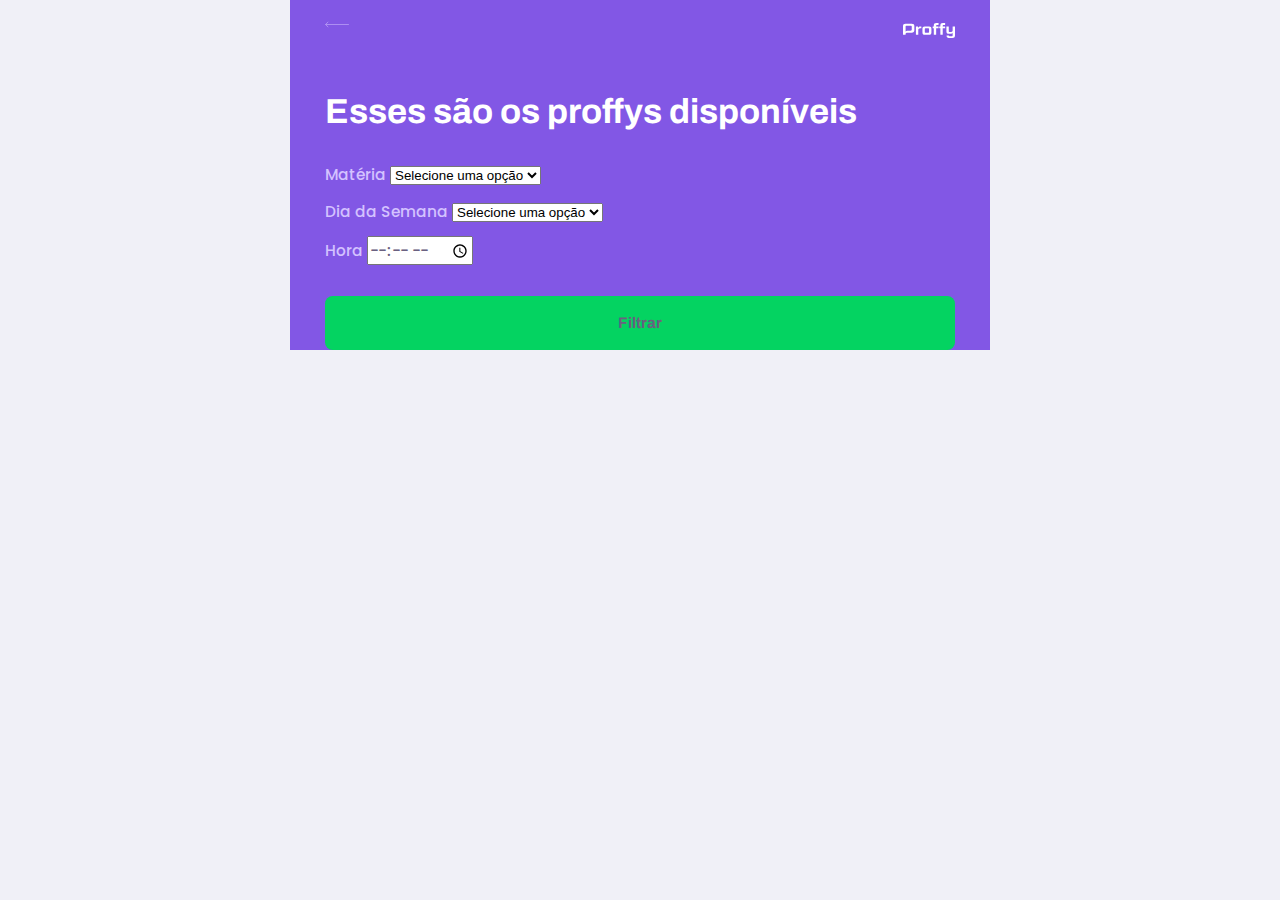
==== study.html @ 5a4ecd2c "feito pagina principal" ====
<!DOCTYPE html>
<html lang="pt_br">
<head>
    <meta charset="UTF-8">          
    <meta name="viewport" content="width=device-width, initial-scale=1.0">
    <link href="https://fonts.googleapis.com/css2?family=Archivo:wght@400;700&amp;family=Poppins:wght@400;600&amp;display=swap" rel="stylesheet">
    <link rel="stylesheet" href="styles/main.css">
    <link rel="stylesheet" href="styles/partials/page-study.css">

    <title>Profty | sua plataforma de estudos online</title>
</head>
<body id="page-study">

    <div id="container">
        <header class="page-header">
            <div class="top-bar-container">
                <a href="/"><img src="images/icons/back.svg" alt="Voltar">
                </a>
                <img src="images/logo.svg" alt="proffy">
            </div>
            <div class="header-content">
                <strong>Esses são os proffys disponíveis</strong>
                <form id="search-teachers">
                    <div class="select-block">
                        <label for="subject">Matéria</label>
                        <select name="subject" id="subject">
                            <option value="" disable="" hidden="">Selecione uma opção</option>
                            <option value="1">Artes</option>
                            <option value="2">Biologia</option>
                            <option value="3">Ciências</option>
                            <option value="4">Educação Física</option>
                            <option value="5">Física</option>
                            <option value="6">Geografia</option>
                            <option value="7">Historia</option>
                            <option value="8">Matemática</option>
                            <option value="9">Português</option>
                            <option value="10">Química</option>
                        </select>
                    </div>
                    <div class="select-block">
                        <label for="weekday">Dia da Semana</label>
                        <select name="weekday" id="weekday">
                            <option value="" disable="" hidden="">Selecione uma opção</option>
                            <option value="0">Domingo</option>
                            <option value="1">Segunda-Feira</option>
                            <option value="2">Terça-Feira</option>
                            <option value="3">Quarta-Feira</option>
                            <option value="4">Quinta-Feira</option>
                            <option value="5">Sexta-Feira</option>
                            <option value="6">sábado</option>
                        </select>
                    </div>
                    <div class="input-block">
                        <label for="time">Hora</label>
                        <input name="time" id="time" type="time">
                    </div>
                    <button type="submit">Filtrar</button>
                </form>
            </div>   
        </header>
    </div>
</body>
</html>
---- styles/main.css ----
:root {
    --color-background: #F0F0F7;
    --color-primary-lighter: #9871F5;
    --color-primary-light: #916BEA;
    --color-primary: #8257E5;
    --color-primary-dark: #774DD6;
    --color-primary-darker: #6842c2;
    --color-secondary: #04D361;
    --color-secondary-dark: #04BF58;
    --color-title-in-primary: #FFFFFF;
    --color-text-in-primary: #D4C2FF;
    --color-text-title: #32264D;
    --color-text-complement: #9C98A6;
    --color-text-base: #6A6180;
    --color-line-in-white: #E6E6F0;
    --color-input-background: #F8F8FC;
    --color-button-text: #FFFFFF;
    --color-box-base: #FFFFFF;
    --color-box-footer: #FAFAFC;
    --color-small-info: #C1BCCC;
    font-size: 60%; /* controle das medidas rem */
}

* {
    margin: 0;
    padding: 0;
    box-sizing: border-box;

}

html,
body {
    height: 100vh;
}

body {
    background: var(--color-background);
    display: flex;
    align-items: center;
    justify-content: center;
}

body,
input,
button,
textarea {
    font: 500 1.6rem Poppins;
    color: var(--color-text-base);
}
    

#container {
    width: 90vw;
    max-width: 700px;
}

@media (min-width: 700px) {
    :root {
        font-size: 62,5%; /*todo 1rem vai ser relativo a 10px*/
    }
}
---- styles/partials/page-study.css ----
#page-study #container {
    width: 100vw;
    height: 100vh;
}

.page-header {
    background: var(--color-primary);
}

.page-header .top-bar-container {
    width: 90%;
    margin: 0 auto;
    display: flex;
    justify-content: space-between;
    align-items: center;
    padding: 1.6rem 0;
}


.page-header .top-bar-container a {
    height: 3.2rem;
    transition: opacity 0.2s;
}


.page-header .top-bar-container a:hover {
    opacity: 0.6;
}


.page-header .top-bar-container img {
    height: 1.6rem;
}

.page-header .header-content {
    width: 90%;
    margin: 3.2rem auto;
}

.page-header .header-content strong {
    font: 700 3.6rem Archivo;
    line-height: 4.2rem;
    color: var(--color-title-in-primary);
}

#search-teachers {
    margin-top: 3.2rem;
}

#search-teachers label {
    color: var(--color-text-in-primary);
}

#search-teachers .select-block {
    margin-bottom: 1.4rem;
}


#search-teachers button {
    width: 100%;
    height: 5.6rem;
    background: var(--color-secondary);
    border: 0;
    border-radius: .8rem;
    cursor: pointer;
    font: 700 1.6rem Archivo;
    display: flex;
    align-items: center;
    justify-content: center;
    transition: background 0.2s;
    margin-top: 3.2rem;
}

#search-teachers button:hover {
    background-color: var(--color-secondary-dark);
}
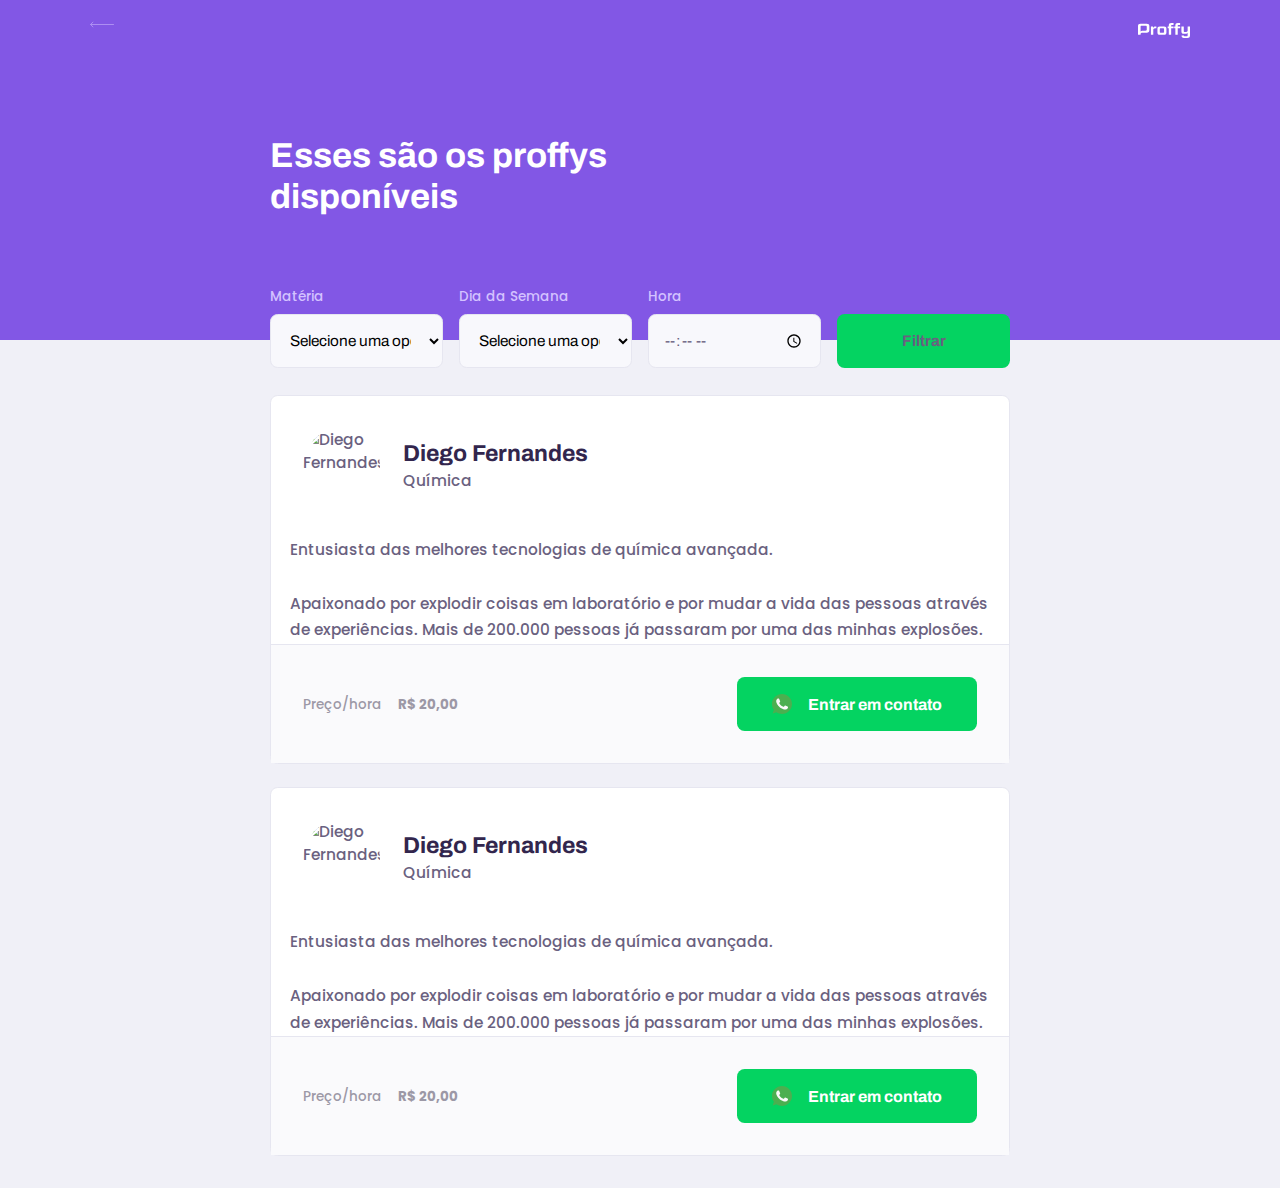
==== commit 872c57de: "feito pagina study mobile e desktop" ====
--- a/study.html
+++ b/study.html
@@ -24,7 +24,7 @@
                     <div class="select-block">
                         <label for="subject">Matéria</label>
                         <select name="subject" id="subject">
-                            <option value="" disable="" hidden="">Selecione uma opção</option>
+                            <option value="" disable hidden>Selecione uma opção</option>
                             <option value="1">Artes</option>
                             <option value="2">Biologia</option>
                             <option value="3">Ciências</option>
@@ -58,6 +58,50 @@
                 </form>
             </div>   
         </header>
+        <main>
+            <article class="teacher-item">
+                <header>
+                    <img 
+                        src="https://avatars2.githubusercontent.com/u/2254731?s=460&amp;u=0ba16a79456c2f250e7579cb388fa18c5c2d7d65&amp;v=4" 
+                        alt="Diego Fernandes">
+                    <div>
+                        <strong>Diego Fernandes</strong>
+                        <span>Química</span>
+                    </div>
+                </header>
+
+                <p>Entusiasta das melhores tecnologias de química avançada.<br><br>Apaixonado por explodir coisas em laboratório e por mudar a vida das pessoas através de experiências. Mais de 200.000 pessoas já passaram por uma das minhas explosões.</p>
+
+                <footer>
+                    <p>Preço/hora<strong>R$ 20,00</strong>
+                    </p>
+                    <button type="button">
+                        <img src="images/icons/whatsapp.svg" alt="Whatsapp">Entrar em contato
+                    </button>
+                </footer>
+            </article>
+            <article class="teacher-item">
+                <header>
+                    <img 
+                        src="https://avatars2.githubusercontent.com/u/2254731?s=460&amp;u=0ba16a79456c2f250e7579cb388fa18c5c2d7d65&amp;v=4" 
+                        alt="Diego Fernandes">
+                    <div>
+                        <strong>Diego Fernandes</strong>
+                        <span>Química</span>
+                    </div>
+                </header>
+
+                <p>Entusiasta das melhores tecnologias de química avançada.<br><br>Apaixonado por explodir coisas em laboratório e por mudar a vida das pessoas através de experiências. Mais de 200.000 pessoas já passaram por uma das minhas explosões.</p>
+
+                <footer>
+                    <p>Preço/hora<strong>R$ 20,00</strong>
+                    </p>
+                    <button type="button">
+                        <img src="images/icons/whatsapp.svg" alt="Whatsapp">Entrar em contato
+                    </button>
+                </footer>
+            </article>
+        </main>
     </div>
 </body>
 </html>--- a/styles/partials/page-study.css
+++ b/styles/partials/page-study.css
@@ -5,6 +5,8 @@
 
 .page-header {
     background: var(--color-primary);
+    display: flex;
+    flex-direction: column;
 }
 
 .page-header .top-bar-container {
@@ -35,6 +37,7 @@
 .page-header .header-content {
     width: 90%;
     margin: 3.2rem auto;
+    position: relative;
 }
 
 .page-header .header-content strong {
@@ -74,3 +77,199 @@
 #search-teachers button:hover {
     background-color: var(--color-secondary-dark);
 }
+
+.select-block label, .input-block label {
+    font-size: 1.4rem;
+    color: var(--color-text-complement);
+}
+
+.input-block input, 
+.select-block select {
+    width: 100%;
+    height: 5.6rem;
+    margin-top: 0.8rem;
+    border-radius: 0.8rem;
+    background: var(--color-input-background);
+    border: 1px solid var(--color-line-in-white);
+    outline: 0;
+    padding: 0 1.6rem;
+    font: 1.6rem Archivo;
+}
+
+.input-block {
+    position: relative;
+}
+
+.input-block:focus-within::after {
+    content: "";
+    width: calc(100% - 3.2rem);
+    height: 2px;
+    background: var(--color-primary-light);
+    position: absolute;
+    left: 1.6rem;
+    bottom: 0px;
+}
+
+#page-study main {
+    margin: 3.2rem auto;
+    width: 90%;
+}
+
+.teacher-item {
+    background-color: var(--color-box-base);
+    border: 1px solid var(--color-line-in-white);
+    border-radius: 0.8rem;
+    margin-top: 2.4rem;
+}
+
+.teacher-item header {
+    padding: 3.2rem 2rem;
+    display: flex;
+    align-items: center;
+}
+
+.teacher-item header img {
+    width: 8rem;
+    height: 8rem;
+    border-radius: 50%;
+}
+
+.teacher-item header div {
+    margin-left: 2.4rem;
+}
+
+.teacher-item header div strong {
+    font: 700 2.4rem Archivo;
+    display: block;
+    color: var(--color-text-title);
+}
+
+.teacher-item header div span {
+    font-size: 1.6rem;
+    display: block;
+    margin-top: .4rem;
+}
+
+.teacher-item > p {
+    padding: 0 2rem;
+    font-size: 1.6rem;
+    line-height: 2.8rem;
+}
+
+.teacher-item footer {
+    padding: 3.2rem 2rem;
+    background-color: var(--color-box-footer);
+    border-top: 1px solid var(--color-line-in-white);
+    display: flex;
+    align-items: center;
+    justify-content: space-between;
+}
+
+.teacher-item footer p {
+    font-size: 1.4rem;
+    line-height: 2.4rem;
+    color: var(--color-text-complement);
+}
+
+.teacher-item fotter p strong {
+    font-size: 1.6rem;
+    color: var(--color-primary);
+    display: block;
+}
+
+.teacher-item footer button {
+    width: 20rem;
+    height: 5.6rem;
+    background: var(--color-secondary);
+    color: var(--color-button-text);
+    border: 0;
+    border-radius: .8rem;
+    cursor: pointer;
+    font: 700 1.4rem Archivo;
+    display: flex;
+    align-items: center;
+    justify-content: space-evenly;
+    text-decoration: none;
+    transition: background 0.2s;
+    margin-left: 1.6rem;
+}
+
+.teacher-item footer button:hover {
+    background-color: var(--color-secondary-dark);
+}
+
+
+@media (min-width:700px) {
+    #page-study #container {
+        max-width: 100vw;
+    }
+
+    .page-header {
+        height: 340px;
+    }
+
+    .page-header .top-bar-container{
+        max-width: 1100px;
+    }
+
+    .page-header .header-content {
+        max-width: 740px;
+        margin: 0 auto;
+        flex: 1 1;
+        padding-bottom: 48px;
+        display: flex;
+        flex-direction: column;
+        justify-content: center;
+    }
+
+    .page-header .header-content strong {
+        max-width: 350px;
+    }
+
+    .teacher-item header,
+    .teacher-item footer {
+        padding: 32px;
+    }
+
+    #search-teachers {
+        display: grid;
+        grid-template-columns: repeat(4, 1fr);
+        gap: 16px;
+        position: absolute;
+        bottom: -28px;
+        
+    }
+
+    #page-study main {
+        padding: 32px 0;
+        max-width: 740px;
+        margin: 0 auto;;
+    }
+
+    #search-teachers .select-block {
+        margin-bottom: 0;
+    }
+
+    .teacher-item > p {
+        padding: 0 2rem;
+        font-size: 1.6rem;
+        line-height: 2.8rem;
+
+    }
+
+    .teacher-item footer p strong {
+        display: initial;
+        margin-left: 16px;
+    }
+
+    .teacher-item footer button {
+        width: 240px;
+        font-size: 16px;
+        justify-content: center;
+    }
+
+    .teacher-item footer button img {
+        margin-right: 16px;
+    }
+}
+
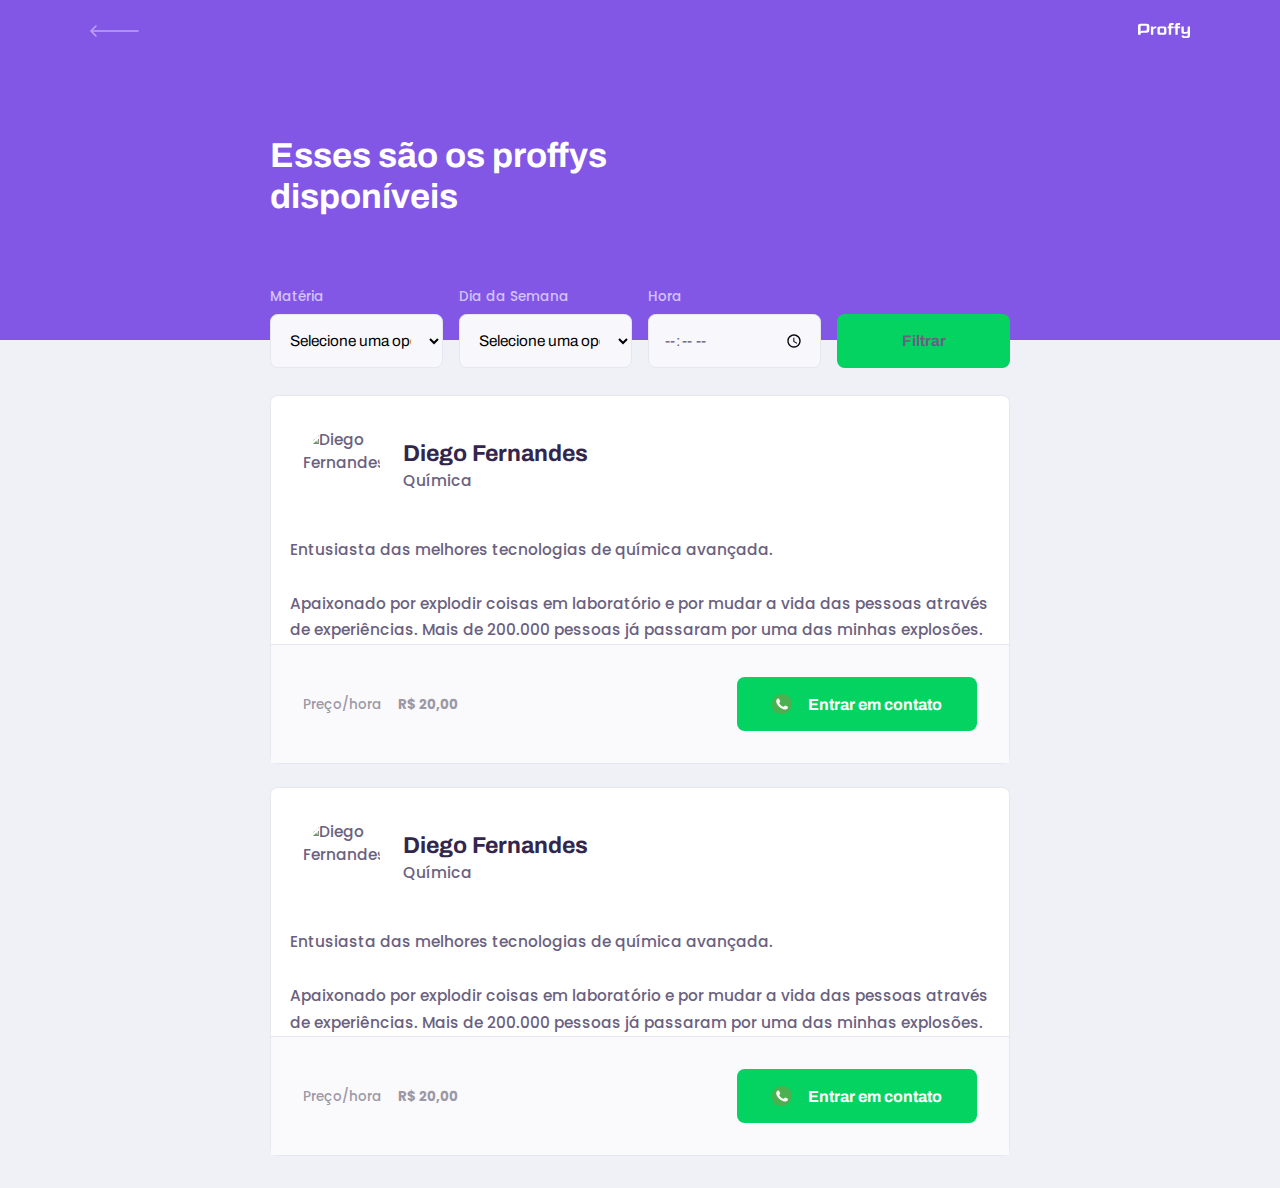
==== commit 2ebd0b7b: "feito pagina give-classes mobile e desktop" ====
--- a/study.html
+++ b/study.html
@@ -5,7 +5,9 @@
     <meta name="viewport" content="width=device-width, initial-scale=1.0">
     <link href="https://fonts.googleapis.com/css2?family=Archivo:wght@400;700&amp;family=Poppins:wght@400;600&amp;display=swap" rel="stylesheet">
     <link rel="stylesheet" href="styles/main.css">
+    <link rel="stylesheet" href="styles/partials/header.css">
     <link rel="stylesheet" href="styles/partials/page-study.css">
+    <link rel="stylesheet" href="styles/partials/forms.css">
 
     <title>Profty | sua plataforma de estudos online</title>
 </head>
@@ -14,8 +16,7 @@
     <div id="container">
         <header class="page-header">
             <div class="top-bar-container">
-                <a href="/"><img src="images/icons/back.svg" alt="Voltar">
-                </a>
+                <a href="/nwl"><img src="images/icons/back.svg" alt="Voltar"></a>
                 <img src="images/logo.svg" alt="proffy">
             </div>
             <div class="header-content">
--- a/styles/partials/header.css
+++ b/styles/partials/header.css
@@ -0,0 +1,75 @@
+.page-header {
+    background: var(--color-primary);
+    display: flex;
+    flex-direction: column;
+}
+
+.page-header .top-bar-container {
+    width: 90%;
+    margin: 0 auto;
+    display: flex;
+    justify-content: space-between;
+    align-items: center;
+    padding: 1.6rem 0;
+}
+
+
+.page-header .top-bar-container a {
+    height: 3.2rem;
+    transition: opacity 0.2s;
+}
+
+
+.page-header .top-bar-container a:hover {
+    opacity: 0.6;
+}
+
+
+.page-header .top-bar-container > img {
+    height: 1.6rem;
+}
+
+.page-header .header-content {
+    width: 90%;
+    margin: 3.2rem auto;
+    position: relative;
+}
+
+.page-header .header-content strong {
+    font: 700 3.6rem Archivo;
+    line-height: 4.2rem;
+    color: var(--color-title-in-primary);
+}
+
+.page-header .header-content p {
+    max-width: 30rem;
+    font-size: 1.6rem;
+    line-height: 2.6rem;
+    color: var(--color-text-in-primary);
+    margin-top: 2.4rem;
+}
+
+
+@media (min-width:700px) {
+    .page-header {
+        height: 340px;
+    }
+
+    .page-header .top-bar-container{
+        max-width: 1100px;
+    }
+
+    .page-header .header-content {
+        max-width: 740px;
+        margin: 0 auto;
+        flex: 1 1;
+        padding-bottom: 48px;
+        display: flex;
+        flex-direction: column;
+        justify-content: center;
+    }
+
+    .page-header .header-content strong {
+        max-width: 350px;
+    }
+}--- a/styles/partials/page-study.css
+++ b/styles/partials/page-study.css
@@ -1,50 +1,7 @@
 #page-study #container {
     width: 100vw;
     height: 100vh;
-}
-
-.page-header {
-    background: var(--color-primary);
-    display: flex;
-    flex-direction: column;
-}
-
-.page-header .top-bar-container {
-    width: 90%;
-    margin: 0 auto;
-    display: flex;
-    justify-content: space-between;
-    align-items: center;
-    padding: 1.6rem 0;
-}
-
-
-.page-header .top-bar-container a {
-    height: 3.2rem;
-    transition: opacity 0.2s;
-}
-
-
-.page-header .top-bar-container a:hover {
-    opacity: 0.6;
-}
-
-
-.page-header .top-bar-container img {
-    height: 1.6rem;
-}
-
-.page-header .header-content {
-    width: 90%;
-    margin: 3.2rem auto;
-    position: relative;
-}
-
-.page-header .header-content strong {
-    font: 700 3.6rem Archivo;
-    line-height: 4.2rem;
-    color: var(--color-title-in-primary);
-}
+} 
 
 #search-teachers {
     margin-top: 3.2rem;
@@ -76,38 +33,6 @@
 
 #search-teachers button:hover {
     background-color: var(--color-secondary-dark);
-}
-
-.select-block label, .input-block label {
-    font-size: 1.4rem;
-    color: var(--color-text-complement);
-}
-
-.input-block input, 
-.select-block select {
-    width: 100%;
-    height: 5.6rem;
-    margin-top: 0.8rem;
-    border-radius: 0.8rem;
-    background: var(--color-input-background);
-    border: 1px solid var(--color-line-in-white);
-    outline: 0;
-    padding: 0 1.6rem;
-    font: 1.6rem Archivo;
-}
-
-.input-block {
-    position: relative;
-}
-
-.input-block:focus-within::after {
-    content: "";
-    width: calc(100% - 3.2rem);
-    height: 2px;
-    background: var(--color-primary-light);
-    position: absolute;
-    left: 1.6rem;
-    bottom: 0px;
 }
 
 #page-study main {
--- a/styles/partials/forms.css
+++ b/styles/partials/forms.css
@@ -0,0 +1,43 @@
+
+.select-block label, 
+.input-block label,
+.textarea-block label {
+    font-size: 1.4rem;
+    color: var(--color-text-complement);
+}
+
+.input-block input, 
+.select-block select,
+.textarea-block textarea {
+    width: 100%;
+    height: 5.6rem;
+    margin-top: 0.8rem;
+    border-radius: 0.8rem;
+    background: var(--color-input-background);
+    border: 1px solid var(--color-line-in-white);
+    outline: 0;
+    padding: 0 1.6rem;
+    font: 1.6rem Archivo;
+}
+
+.textarea-block textarea {
+    padding: 1.2rem 1.6rem;
+    height: 16rem;
+    resize: vertical;
+}
+
+.input-block,
+.textarea-block {
+    position: relative;
+}
+
+.input-block:focus-within::after,
+.textarea-block:focus-within::after {
+    content: "";
+    width: calc(100% - 3.2rem);
+    height: 2px;
+    background: var(--color-primary-light);
+    position: absolute;
+    left: 1.6rem;
+    bottom: 0px;
+}
